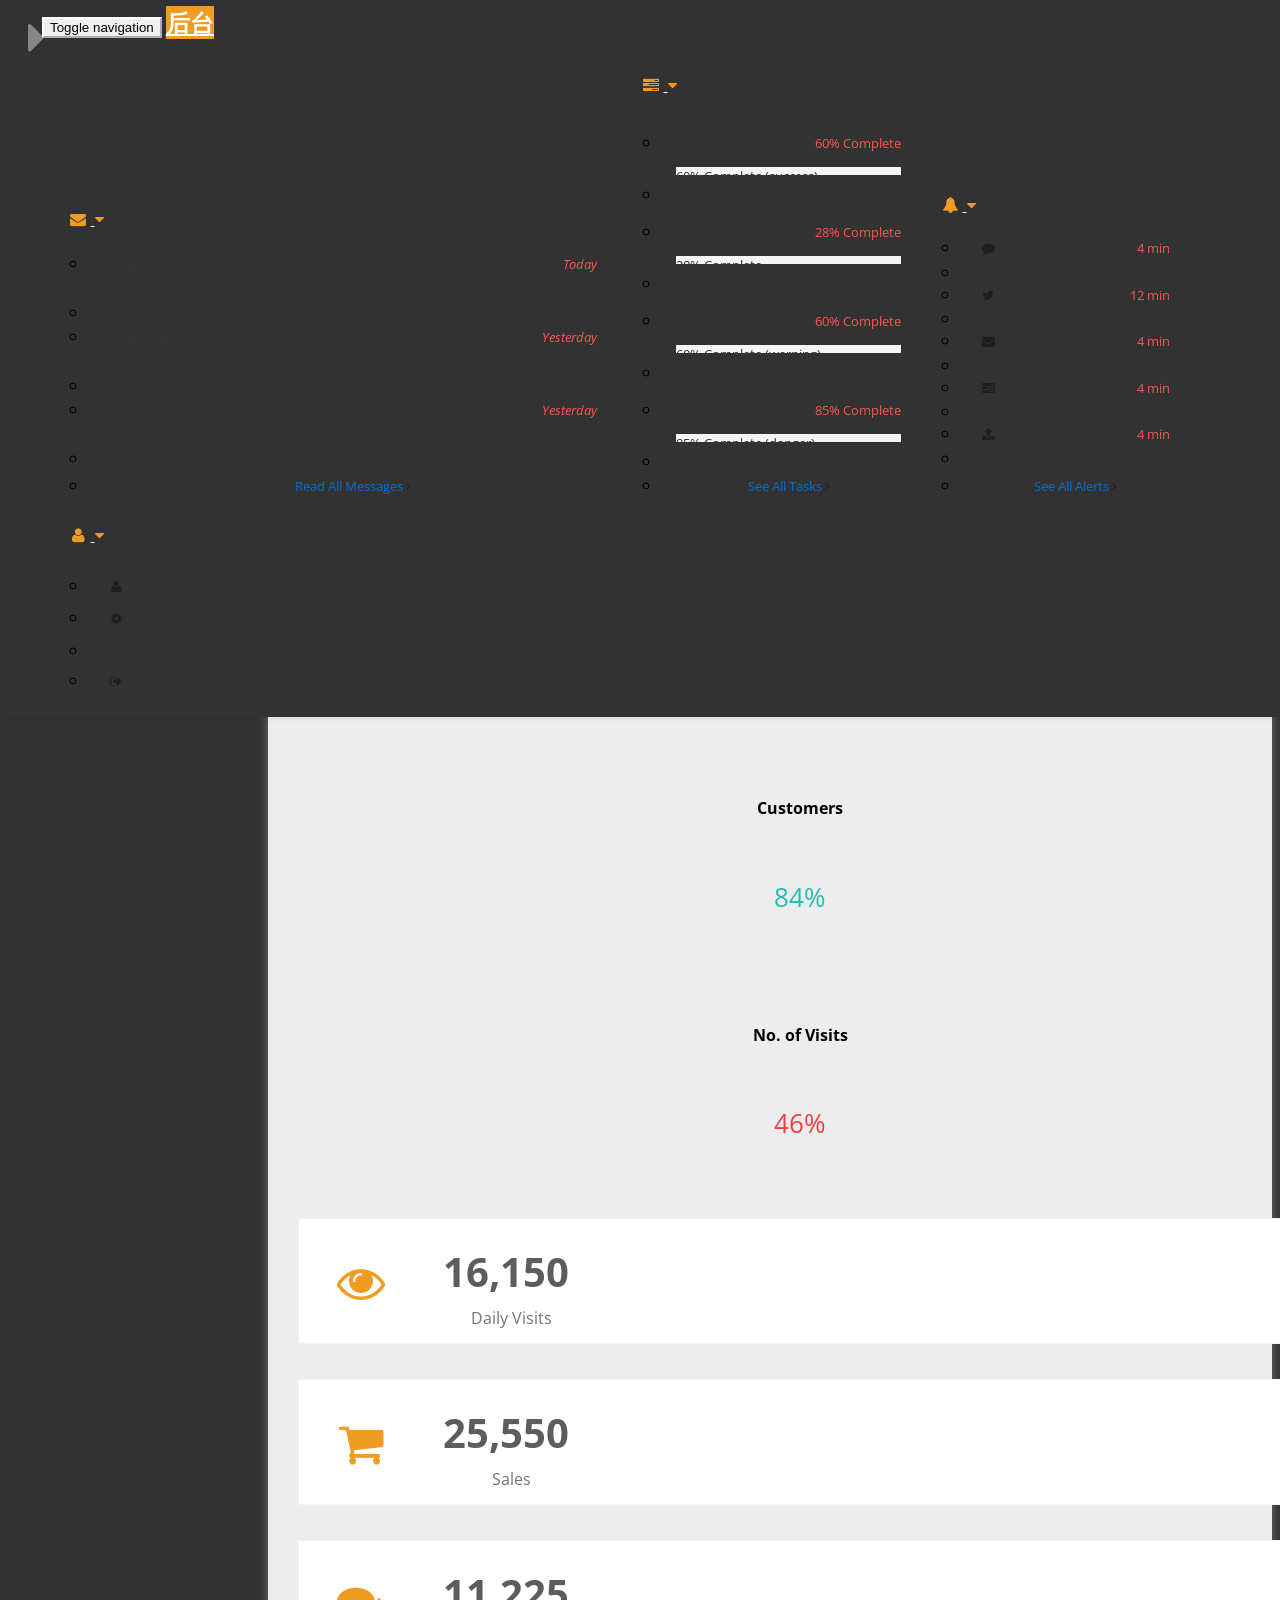
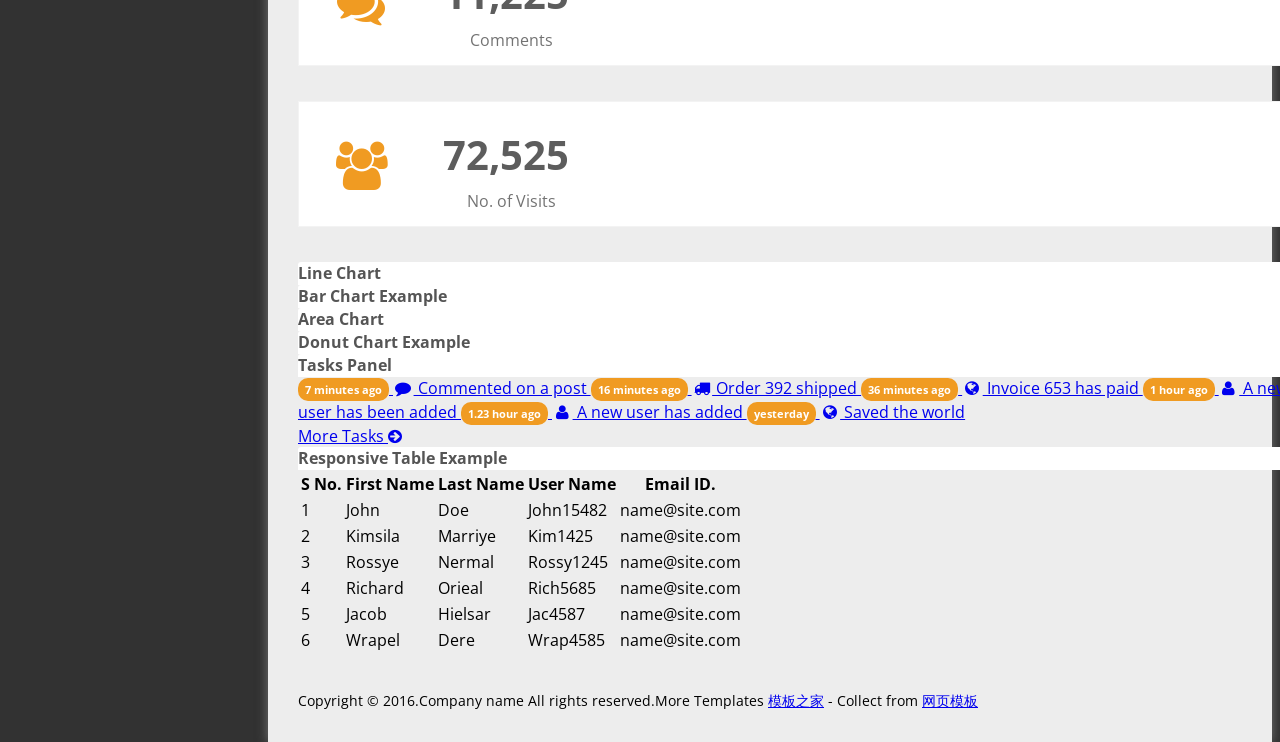
==== ycft/src/main/webapp/backstage/index.html @ f98de421 "提交后台模板，编辑器模板" ====
﻿<!DOCTYPE html>
<html xmlns="http://www.w3.org/1999/xhtml">

<head>
    <meta charset="utf-8" />
    <meta name="viewport" content="width=device-width, initial-scale=1.0" />
    <title>cssmoban</title>
    <!-- Bootstrap Styles-->
    <link href="assets/css/bootstrap.css" rel="stylesheet" />
    <!-- FontAwesome Styles-->
    <link href="assets/css/font-awesome.css" rel="stylesheet" />
    <!-- Morris Chart Styles-->
    <link href="assets/js/morris/morris-0.4.3.min.css" rel="stylesheet" />
    <!-- Custom Styles-->
    <link href="assets/css/custom-styles.css" rel="stylesheet" />
    <!-- Google Fonts-->
    <link href='https://fonts.googleapis.com/css?family=Open+Sans' rel='stylesheet' type='text/css' />
    <link rel="stylesheet" href="assets/js/Lightweight-Chart/cssCharts.css"> 
</head>

<body>
    <div id="wrapper">
        <nav class="navbar navbar-default top-navbar" role="navigation">
            <div class="navbar-header">
                <button type="button" class="navbar-toggle" data-toggle="collapse" data-target=".sidebar-collapse">
                    <span class="sr-only">Toggle navigation</span>
                    <span class="icon-bar"></span>
                    <span class="icon-bar"></span>
                    <span class="icon-bar"></span>
                </button>
                <a class="navbar-brand" href="index.html"><strong>后台</strong></a>
				
		<div id="sideNav" href=""><i class="fa fa-caret-right"></i></div>
            </div>

            <ul class="nav navbar-top-links navbar-right">
                <li class="dropdown">
                    <a class="dropdown-toggle" data-toggle="dropdown" href="#" aria-expanded="false">
                        <i class="fa fa-envelope fa-fw"></i> <i class="fa fa-caret-down"></i>
                    </a>
                    <ul class="dropdown-menu dropdown-messages">
                        <li>
                            <a href="#">
                                <div>
                                    <strong>John Doe</strong>
                                    <span class="pull-right text-muted">
                                        <em>Today</em>
                                    </span>
                                </div>
                                <div>Lorem Ipsum has been the industry's standard dummy text ever since the 1500s...</div>
                            </a>
                        </li>
                        <li class="divider"></li>
                        <li>
                            <a href="#">
                                <div>
                                    <strong>John Smith</strong>
                                    <span class="pull-right text-muted">
                                        <em>Yesterday</em>
                                    </span>
                                </div>
                                <div>Lorem Ipsum has been the industry's standard dummy text ever since an kwilnw...</div>
                            </a>
                        </li>
                        <li class="divider"></li>
                        <li>
                            <a href="#">
                                <div>
                                    <strong>John Smith</strong>
                                    <span class="pull-right text-muted">
                                        <em>Yesterday</em>
                                    </span>
                                </div>
                                <div>Lorem Ipsum has been the industry's standard dummy text ever since the...</div>
                            </a>
                        </li>
                        <li class="divider"></li>
                        <li>
                            <a class="text-center" href="#">
                                <strong>Read All Messages</strong>
                                <i class="fa fa-angle-right"></i>
                            </a>
                        </li>
                    </ul>
                    <!-- /.dropdown-messages -->
                </li>
                <!-- /.dropdown -->
                <li class="dropdown">
                    <a class="dropdown-toggle" data-toggle="dropdown" href="#" aria-expanded="false">
                        <i class="fa fa-tasks fa-fw"></i> <i class="fa fa-caret-down"></i>
                    </a>
                    <ul class="dropdown-menu dropdown-tasks">
                        <li>
                            <a href="#">
                                <div>
                                    <p>
                                        <strong>Task 1</strong>
                                        <span class="pull-right text-muted">60% Complete</span>
                                    </p>
                                    <div class="progress progress-striped active">
                                        <div class="progress-bar progress-bar-success" role="progressbar" aria-valuenow="60" aria-valuemin="0" aria-valuemax="100" style="width: 60%">
                                            <span class="sr-only">60% Complete (success)</span>
                                        </div>
                                    </div>
                                </div>
                            </a>
                        </li>
                        <li class="divider"></li>
                        <li>
                            <a href="#">
                                <div>
                                    <p>
                                        <strong>Task 2</strong>
                                        <span class="pull-right text-muted">28% Complete</span>
                                    </p>
                                    <div class="progress progress-striped active">
                                        <div class="progress-bar progress-bar-info" role="progressbar" aria-valuenow="28" aria-valuemin="0" aria-valuemax="100" style="width: 28%">
                                            <span class="sr-only">28% Complete</span>
                                        </div>
                                    </div>
                                </div>
                            </a>
                        </li>
                        <li class="divider"></li>
                        <li>
                            <a href="#">
                                <div>
                                    <p>
                                        <strong>Task 3</strong>
                                        <span class="pull-right text-muted">60% Complete</span>
                                    </p>
                                    <div class="progress progress-striped active">
                                        <div class="progress-bar progress-bar-warning" role="progressbar" aria-valuenow="60" aria-valuemin="0" aria-valuemax="100" style="width: 60%">
                                            <span class="sr-only">60% Complete (warning)</span>
                                        </div>
                                    </div>
                                </div>
                            </a>
                        </li>
                        <li class="divider"></li>
                        <li>
                            <a href="#">
                                <div>
                                    <p>
                                        <strong>Task 4</strong>
                                        <span class="pull-right text-muted">85% Complete</span>
                                    </p>
                                    <div class="progress progress-striped active">
                                        <div class="progress-bar progress-bar-danger" role="progressbar" aria-valuenow="85" aria-valuemin="0" aria-valuemax="100" style="width: 85%">
                                            <span class="sr-only">85% Complete (danger)</span>
                                        </div>
                                    </div>
                                </div>
                            </a>
                        </li>
                        <li class="divider"></li>
                        <li>
                            <a class="text-center" href="#">
                                <strong>See All Tasks</strong>
                                <i class="fa fa-angle-right"></i>
                            </a>
                        </li>
                    </ul>
                    <!-- /.dropdown-tasks -->
                </li>
                <!-- /.dropdown -->
                <li class="dropdown">
                    <a class="dropdown-toggle" data-toggle="dropdown" href="#" aria-expanded="false">
                        <i class="fa fa-bell fa-fw"></i> <i class="fa fa-caret-down"></i>
                    </a>
                    <ul class="dropdown-menu dropdown-alerts">
                        <li>
                            <a href="#">
                                <div>
                                    <i class="fa fa-comment fa-fw"></i> New Comment
                                    <span class="pull-right text-muted small">4 min</span>
                                </div>
                            </a>
                        </li>
                        <li class="divider"></li>
                        <li>
                            <a href="#">
                                <div>
                                    <i class="fa fa-twitter fa-fw"></i> 3 New Followers
                                    <span class="pull-right text-muted small">12 min</span>
                                </div>
                            </a>
                        </li>
                        <li class="divider"></li>
                        <li>
                            <a href="#">
                                <div>
                                    <i class="fa fa-envelope fa-fw"></i> Message Sent
                                    <span class="pull-right text-muted small">4 min</span>
                                </div>
                            </a>
                        </li>
                        <li class="divider"></li>
                        <li>
                            <a href="#">
                                <div>
                                    <i class="fa fa-tasks fa-fw"></i> New Task
                                    <span class="pull-right text-muted small">4 min</span>
                                </div>
                            </a>
                        </li>
                        <li class="divider"></li>
                        <li>
                            <a href="#">
                                <div>
                                    <i class="fa fa-upload fa-fw"></i> Server Rebooted
                                    <span class="pull-right text-muted small">4 min</span>
                                </div>
                            </a>
                        </li>
                        <li class="divider"></li>
                        <li>
                            <a class="text-center" href="#">
                                <strong>See All Alerts</strong>
                                <i class="fa fa-angle-right"></i>
                            </a>
                        </li>
                    </ul>
                    <!-- /.dropdown-alerts -->
                </li>
                <!-- /.dropdown -->
                <li class="dropdown">
                    <a class="dropdown-toggle" data-toggle="dropdown" href="#" aria-expanded="false">
                        <i class="fa fa-user fa-fw"></i> <i class="fa fa-caret-down"></i>
                    </a>
                    <ul class="dropdown-menu dropdown-user">
                        <li><a href="#"><i class="fa fa-user fa-fw"></i> User Profile</a>
                        </li>
                        <li><a href="#"><i class="fa fa-gear fa-fw"></i> Settings</a>
                        </li>
                        <li class="divider"></li>
                        <li><a href="#"><i class="fa fa-sign-out fa-fw"></i> Logout</a>
                        </li>
                    </ul>
                    <!-- /.dropdown-user -->
                </li>
                <!-- /.dropdown -->
            </ul>
        </nav>
        <!--/. NAV TOP  -->
        <nav class="navbar-default navbar-side" role="navigation">
            <div class="sidebar-collapse">
                <ul class="nav" id="main-menu">

                    <li>
                        <a class="active-menu" href="index.html"><i class="fa fa-dashboard"></i> Dashboard</a>
                    </li>
                    <li>
                        <a href="ui-elements.html"><i class="fa fa-desktop"></i> UI Elements</a>
                    </li>
					<li>
                        <a href="chart.html"><i class="fa fa-bar-chart-o"></i> Charts</a>
                    </li>
                    <li>
                        <a href="tab-panel.html"><i class="fa fa-qrcode"></i> Tabs & Panels</a>
                    </li>
                    
                    <li>
                        <a href="table.html"><i class="fa fa-table"></i> Responsive Tables</a>
                    </li>
                    <li>
                        <a href="form.html"><i class="fa fa-edit"></i> Forms </a>
                    </li>


                    <li>
                        <a href="#"><i class="fa fa-sitemap"></i> Multi-Level Dropdown<span class="fa arrow"></span></a>
                        <ul class="nav nav-second-level">
                            <li>
                                <a href="#">Second Level Link</a>
                            </li>
                            <li>
                                <a href="#">Second Level Link</a>
                            </li>
                            <li>
                                <a href="#">Second Level Link<span class="fa arrow"></span></a>
                                <ul class="nav nav-third-level">
                                    <li>
                                        <a href="#">Third Level Link</a>
                                    </li>
                                    <li>
                                        <a href="#">Third Level Link</a>
                                    </li>
                                    <li>
                                        <a href="#">Third Level Link</a>
                                    </li>

                                </ul>

                            </li>
                        </ul>
                    </li>
                    <li>
                        <a href="empty.html"><i class="fa fa-fw fa-file"></i> Empty Page</a>
                    </li>
                </ul>

            </div>

        </nav>
        <!-- /. NAV SIDE  -->
      
		<div id="page-wrapper">
		  <div class="header"> 
                        <h1 class="page-header">
                            Dashboard <small>Welcome John Doe</small>
                        </h1>
						<ol class="breadcrumb">
					  <li><a href="#">Home</a></li>
					  <li><a href="#">Dashboard</a></li>
					  <li class="active">Data</li>
					</ol> 
									
		</div>
            <div id="page-inner">

                <!-- /. ROW  -->
	
		<div class="row">
			<div class="col-xs-6 col-md-3">
				<div class="panel panel-default">
					<div class="panel-body easypiechart-panel">
						<h4>Profit</h4>
						<div class="easypiechart" id="easypiechart-blue" data-percent="82" ><span class="percent">82%</span>
						</div>
					</div>
				</div>
			</div>
			<div class="col-xs-6 col-md-3">
				<div class="panel panel-default">
					<div class="panel-body easypiechart-panel">
						<h4>Sales</h4>
						<div class="easypiechart" id="easypiechart-orange" data-percent="55" ><span class="percent">55%</span>
						</div>
					</div>
				</div>
			</div>
			<div class="col-xs-6 col-md-3">
				<div class="panel panel-default">
					<div class="panel-body easypiechart-panel">
						<h4>Customers</h4>
						<div class="easypiechart" id="easypiechart-teal" data-percent="84" ><span class="percent">84%</span>
						</div>
					</div>
				</div>
			</div>
			<div class="col-xs-6 col-md-3">
				<div class="panel panel-default">
					<div class="panel-body easypiechart-panel">
						<h4>No. of Visits</h4>
						<div class="easypiechart" id="easypiechart-red" data-percent="46" ><span class="percent">46%</span>
						</div>
					</div>
				</div>
			</div>
		</div><!--/.row-->
			
		
                <div class="row">
                    <div class="col-md-3 col-sm-12 col-xs-12">
                        <div class="panel panel-primary text-center no-boder blue">
                            <div class="panel-left pull-left blue">
                                <i class="fa fa-eye fa-5x"></i>
                                
                            </div>
                            <div class="panel-right">
								<h3>16,150</h3>
                               <strong> Daily Visits</strong>
                            </div>
                        </div>
                    </div>
                    <div class="col-md-3 col-sm-12 col-xs-12">
                        <div class="panel panel-primary text-center no-boder blue">
                              <div class="panel-left pull-left blue">
                                <i class="fa fa-shopping-cart fa-5x"></i>
								</div>
                                
                            <div class="panel-right">
							<h3>25,550 </h3>
                               <strong> Sales</strong>

                            </div>
                        </div>
                    </div>
                    <div class="col-md-3 col-sm-12 col-xs-12">
                        <div class="panel panel-primary text-center no-boder blue">
                            <div class="panel-left pull-left blue">
                                <i class="fa fa fa-comments fa-5x"></i>
                               
                            </div>
                            <div class="panel-right">
							 <h3>11,225 </h3>
                               <strong> Comments </strong>

                            </div>
                        </div>
                    </div>
                    <div class="col-md-3 col-sm-12 col-xs-12">
                        <div class="panel panel-primary text-center no-boder blue">
                            <div class="panel-left pull-left blue">
                                <i class="fa fa-users fa-5x"></i>
                                
                            </div>
                            <div class="panel-right">
							<h3>72,525 </h3>
                             <strong>No. of Visits</strong>

                            </div>
                        </div>
                    </div>
                </div>
				
				<div class="row">
				<div class="col-md-5">
						<div class="panel panel-default">
						<div class="panel-heading">
							Line Chart
						</div>
						<div class="panel-body">
							<div id="morris-line-chart"></div>
						</div>						
					</div>   
					</div>		
					
						<div class="col-md-7">
					<div class="panel panel-default">
					<div class="panel-heading">
                                Bar Chart Example
                            </div>
                            <div class="panel-body">
                                <div id="morris-bar-chart"></div>
                            </div>
						
					</div>  
					</div>
					
				</div> 
			 
				
				
                <div class="row">
                    <div class="col-md-9 col-sm-12 col-xs-12">
                        <div class="panel panel-default">                            
							<div class="panel-heading">
							Area Chart
						</div>
						<div class="panel-body">
							<div id="morris-area-chart"></div>
						</div>
                        </div>
                    </div>
                    <div class="col-md-3 col-sm-12 col-xs-12">
                        <div class="panel panel-default">
                            <div class="panel-heading">
                                Donut Chart Example
                            </div>
                            <div class="panel-body">
                                <div id="morris-donut-chart"></div>
                            </div>
                        </div>
                    </div>

                </div>
				<div class="row">
				<div class="col-md-12">
				
					</div>		
				</div> 	
                <!-- /. ROW  -->

	   
				
				
				
                <div class="row">
                    <div class="col-md-4 col-sm-12 col-xs-12">
                        <div class="panel panel-default">
                            <div class="panel-heading">
                                Tasks Panel
                            </div>
                            <div class="panel-body">
                                <div class="list-group">

                                    <a href="#" class="list-group-item">
                                        <span class="badge">7 minutes ago</span>
                                        <i class="fa fa-fw fa-comment"></i> Commented on a post
                                    </a>
                                    <a href="#" class="list-group-item">
                                        <span class="badge">16 minutes ago</span>
                                        <i class="fa fa-fw fa-truck"></i> Order 392 shipped
                                    </a>
                                    <a href="#" class="list-group-item">
                                        <span class="badge">36 minutes ago</span>
                                        <i class="fa fa-fw fa-globe"></i> Invoice 653 has paid
                                    </a>
                                    <a href="#" class="list-group-item">
                                        <span class="badge">1 hour ago</span>
                                        <i class="fa fa-fw fa-user"></i> A new user has been added
                                    </a>
                                    <a href="#" class="list-group-item">
                                        <span class="badge">1.23 hour ago</span>
                                        <i class="fa fa-fw fa-user"></i> A new user has added
                                    </a>
                                    <a href="#" class="list-group-item">
                                        <span class="badge">yesterday</span>
                                        <i class="fa fa-fw fa-globe"></i> Saved the world
                                    </a>
                                </div>
                                <div class="text-right">
                                    <a href="#">More Tasks <i class="fa fa-arrow-circle-right"></i></a>
                                </div>
                            </div>
                        </div>

                    </div>
                    <div class="col-md-8 col-sm-12 col-xs-12">

                        <div class="panel panel-default">
                            <div class="panel-heading">
                                Responsive Table Example
                            </div> 
                            <div class="panel-body">
                                <div class="table-responsive">
                                    <table class="table table-striped table-bordered table-hover">
                                        <thead>
                                            <tr>
                                                <th>S No.</th>
                                                <th>First Name</th>
                                                <th>Last Name</th>
                                                <th>User Name</th>
                                                <th>Email ID.</th>
                                            </tr>
                                        </thead>
                                        <tbody>
                                            <tr>
                                                <td>1</td>
                                                <td>John</td>
                                                <td>Doe</td>
                                                <td>John15482</td>
                                                <td>name@site.com</td>
                                            </tr>
                                            <tr>
                                                <td>2</td>
                                                <td>Kimsila</td>
                                                <td>Marriye</td>
                                                <td>Kim1425</td>
                                                <td>name@site.com</td>
                                            </tr>
                                            <tr>
                                                <td>3</td>
                                                <td>Rossye</td>
                                                <td>Nermal</td>
                                                <td>Rossy1245</td>
                                                <td>name@site.com</td>
                                            </tr>
                                            <tr>
                                                <td>4</td>
                                                <td>Richard</td>
                                                <td>Orieal</td>
                                                <td>Rich5685</td>
                                                <td>name@site.com</td>
                                            </tr>
                                            <tr>
                                                <td>5</td>
                                                <td>Jacob</td>
                                                <td>Hielsar</td>
                                                <td>Jac4587</td>
                                                <td>name@site.com</td>
                                            </tr>
                                            <tr>
                                                <td>6</td>
                                                <td>Wrapel</td>
                                                <td>Dere</td>
                                                <td>Wrap4585</td>
                                                <td>name@site.com</td>
                                            </tr>

                                        </tbody>
                                    </table>
                                </div>
                            </div>
                        </div>

                    </div>
                </div>
                <!-- /. ROW  -->
			
		
				<footer><p>Copyright &copy; 2016.Company name All rights reserved.More Templates <a href="http://www.cssmoban.com/" target="_blank" title="模板之家">模板之家</a> - Collect from <a href="http://www.cssmoban.com/" title="网页模板" target="_blank">网页模板</a></p>
				
        
				</footer>
            </div>
            <!-- /. PAGE INNER  -->
        </div>
        <!-- /. PAGE WRAPPER  -->
    </div>
    <!-- /. WRAPPER  -->
    <!-- JS Scripts-->
    <!-- jQuery Js -->
    <script src="assets/js/jquery-1.10.2.js"></script>
    <!-- Bootstrap Js -->
    <script src="assets/js/bootstrap.min.js"></script>
	 
    <!-- Metis Menu Js -->
    <script src="assets/js/jquery.metisMenu.js"></script>
    <!-- Morris Chart Js -->
    <script src="assets/js/morris/raphael-2.1.0.min.js"></script>
    <script src="assets/js/morris/morris.js"></script>
	
	
	<script src="assets/js/easypiechart.js"></script>
	<script src="assets/js/easypiechart-data.js"></script>
	
	 <script src="assets/js/Lightweight-Chart/jquery.chart.js"></script>
	
    <!-- Custom Js -->
    <script src="assets/js/custom-scripts.js"></script>

      <script>
    
      </script>

</body>

</html>
---- ycft/src/main/webapp/backstage/assets/js/morris/morris-0.4.3.min.css ----
.morris-hover{position:absolute;z-index:1000;}.morris-hover.morris-default-style{border-radius:10px;padding:6px;color:#666;background:rgba(255, 255, 255, 0.8);border:solid 2px rgba(230, 230, 230, 0.8);font-family:sans-serif;font-size:12px;text-align:center;}.morris-hover.morris-default-style .morris-hover-row-label{font-weight:bold;margin:0.25em 0;}
.morris-hover.morris-default-style .morris-hover-point{white-space:nowrap;margin:0.1em 0;}
---- ycft/src/main/webapp/backstage/assets/css/custom-styles.css ----
/*----------------------------------------------
    COMMON  STYLES    
------------------------------------------------*/
body {
    font-family: 'Open Sans', sans-serif;
    background: #323232;
}

 #wrapper {
    width: 100%;
}

#page-wrapper {
    padding: 15px 15px;
    min-height: 600px;
    background: #EDEDED;
}
#page-inner {
    width:100%;
    margin:10px 20px 10px 0px;
    background-color:transparent;
    padding: 15px 30px;
    min-height:1200px;
}
.header .container-fluid{
padding:0;
}
.text-center {
    text-align:center;
}
.no-boder {
    border:1px solid #f3f3f3;
}

h1, .h1, h2, .h2, h3, .h3 {
margin-top: 7px;
margin-bottom: -5px;
}
h2 {
    color: #000;
}
h4 {
    padding-top:10px;
}
.square-btn-adjust {
    border: 0px solid transparent; 
   -webkit-border-radius: 0px;
-moz-border-radius: 0px;
border-radius: 0px;

}
p {
    font-size:16px;
    line-height:25px;
    padding-top:20px;
}
.navbar-side {
    z-index: 0; 
}
.panel{
border-radius:0px;
}
.navbar-side .nav > li > a > i{
color: #FFFFFF;
padding: 8px;
width: 30px;
text-align: center;
}
.top-navbar{
position: fixed;
  width: 100%;
  z-index: 300;
    -webkit-box-shadow: 0 3px 3px rgba(0, 0, 0, 0.05);
  -moz-box-shadow: 0 3px 3px rgba(0, 0, 0, 0.05);
  box-shadow: 0 3px 3px rgba(0, 0, 0, 0.05);
}
.navbar-side {
  z-index: 1;
  position: fixed;
  width: 260px;
  top: 80px;
}
#page-wrapper {
  position: relative;
  top: 55px;
  box-shadow: 0 0 10px #757575;
  -moz-box-shadow: 0 0 10px #757575;
  -webkit-box-shadow: 0 0 10px #757575;
}
.top-navbar .nav > li > a:hover, .top-navbar .nav > li > a:focus {
text-decoration: none;
background-color: #2497BA;
color: #fff;
}
.nav .open > a, .nav .open > a:hover, .nav .open > a:focus {
background-color: #075CB3;
border-color: #075CB3;
}
.breadcrumb {
padding: 12px 10px 12px 20px;
margin-bottom: 20px;
list-style: none;

border-radius: 0;
-webkit-box-shadow: 0 1px 1px rgba(0,0,0,.05);    box-shadow: 0 1px 1px rgba(0,0,0,.05);background: #fff;}
.dropdown-menu>li>a {
  display: block;
  padding: 3px 20px;
  clear: both;
  font-weight: 400;
  line-height: 1.42857143;
  color: #333;
  white-space: nowrap;
  font-size: 13px;
}
.dropdown-menu>li>a i {
  color: #1F1F1F;
}
.text-muted {
  color: #FB5651;
}
.badge {
  display: inline-block;
  min-width: 10px;
  padding: 4px 7px;
  font-size: 11px;
  font-weight: 700;
  color: #fff;
  text-align: center;
  white-space: nowrap;
  vertical-align: baseline;
  background-color: #F09B22;
  border-radius: 10px;
}
.closed{
	-ms-transform: rotate(180deg); /* IE 9 */
    -webkit-transform: rotate(180deg); /* Chrome, Safari, Opera */
    transform: rotate(180deg);	
}
.closed i{color:#F09B22;
}
/*----------------------------------------------
   DASHBOARD STYLES    
------------------------------------------------*/
.page-header {
padding-bottom: 9px;
margin: 0;
border-bottom: 1px solid transparent;
text-align: left;background-color: rgb(237, 237, 237);padding: 32px 22px 32px 15px;color: #323232;}
.panel-left{  
width: 100px;
height: 100px;background: #0866C6;/* border: 2px solid #4590DA; */
/* border-radius: 100%; */
overflow: hidden;

margin: 12px;}
.panel-left .fa-5x {
font-size: 3em;color: rgb(240, 155, 34);
padding: 29px 0;
margin-bottom:30px;}
.panel-right{  
height: 124px;
background: transparent;
margin-bottom: 0;color: #AFAFAF;

float: left;text-align: left;padding-left: 20px;font-size: 16px;text-shadow: none;font-weight: normal;text-align: center;}
.panel-right h3{  
font-size: 40px;
padding: 18px 10px 13px 0;color: #5D5D5D;}
.panel-right strong{
	font-weight:normal;
	color: #737373;
}
.panel-back {
    background-color:#fff;

}
.panel-default {
  border-color: #ECECEC;
}
.panel-default > .panel-heading {color: #555;
border-color: #FFF;
font-weight:bold;background: #FFFFFF;
font-size: 16px;
text-shadow: none;}
.panel-heading {
  /* padding: 15px 15px 0px; */
  border-bottom: 1px solid transparent;
  border-top-left-radius: 3px;
  border-top-right-radius: 3px;
}
.jumbotron{
padding:20px;
}
.jumbotron p {
    margin-bottom: 15px;
    font-size: 15px;
    font-weight: 200;
}
.jumbotron, .well{
background:#fff;
}
   .noti-box {
min-height: 100px;
padding: 20px;
}

    .noti-box .icon-box {
display: block;
float: left;
margin: 0 15px 10px 0;
width: 70px;
height: 70px;
line-height: 75px;
vertical-align: middle;
text-align: center;
font-size: 40px;
}
.text-box p{
    margin: 0 0 3px;
}
.main-text {
    font-size: 25px;
    font-weight:600;
}
.set-icon {
-webkit-border-radius: 50px;
-moz-border-radius: 50px;
border-radius: 50px;

}
.panel-primary{
display:inline-block;
margin-bottom: 30px;
width:100%;
}
.green {
/* background-color: #1CC09F; */
color: #fff;
}
 .blue {background-color: #FFFFFF;color: #002A4C;}
  .red {
background-color: #FB6E51;
color:#fff;
}
  .brown {
background-color: #F5B252;
color:#fff;
} 
 .back-footer-red {
background-color: #F0433D;
color:#fff;
border-top: 0px solid #fff;
}
 
 .icon-box-right {
display: block;
float: right;
margin: 0 15px 10px 0;
width: 70px;
height: 70px;
line-height: 75px;
vertical-align: middle;
text-align: center;
font-size: 40px;
}

 .main-temp-back {
background: #8702A8;
color: #FFFFFF;
font-size: 16px;
font-weight: 300;
text-align: center;
}
 .main-temp-back .text-temp {
font-size: 40px;
}
.back-dash {
    padding:20px;
    font-size:20px;
    font-weight:500;
  -webkit-border-radius: 0px;
-moz-border-radius: 0px;
border-radius: 0px;
background-color:#2EA7EB;
color:#fff;
}
    .back-dash p {
        padding-top:16px;
        font-size:13px;
        color:#fff;
        line-height:25px;
        text-align:justify;
    }

     .color-bottom-txt {
   color: #000;
font-size: 16px;
line-height: 30px;
}
     /*CHAT PANEL*/
/*Charts*/

.main-chart {
	background: #fff;
}

.easypiechart-panel {
	text-align: center;
	padding: 1px 0;
	margin-bottom: 20px;
}

.placeholder h2 {
	margin-bottom: 0px;
}

.donut {
	width: 100%;
}

.easypiechart {
	position: relative;
	text-align: center;
	width: 120px;
	height: 120px;
	margin: 20px auto 10px auto;
}

.easypiechart .percent {
	display: block;
	position: absolute;
	font-size: 26px;
	top: 38px;
	width: 120px;
}

#easypiechart-blue .percent { color: #30a5ff;}
#easypiechart-teal .percent { color: #1ebfae;}
#easypiechart-orange .percent { color: #ffb53e;}
#easypiechart-red .percent { color: #ef4040;}

	 
 .chat-panel .panel-body {
height: 450px;
overflow-y: scroll;
}
 .chat-box {
margin: 0;
padding: 0;
list-style: none;
}
 .chat-box li {
margin-bottom: 15px;
padding-bottom: 5px;
border-bottom: 1px dotted #808080;
}
 .chat-box li.left .chat-body {
margin-left: 90px;
}
 .chat-box li .chat-body p {
margin: 0;
color: #8d8888;
}
.chat-img>img {
    margin-left:20px;
}
footer p{
font-size: 14px;
}
/*----------------------------------------------
    MENU STYLES    
------------------------------------------------*/
div#sideNav:hover {
    color: #F09B22;
}
.user-image {
    margin: 25px auto;
-webkit-border-radius: 10px;
-moz-border-radius: 10px;
border-radius: 10px;
max-height:170px;
max-width:170px;
}
.top-navbar{
margin:0px;
}
.top-navbar .navbar-brand {
color: #fff;
width: 260px;
text-align: left;
height: 60px;
font-size: 24px;
font-weight: 700;
/* text-transform: uppercase; */
line-height: 30px;background: #F09B22;}
.navbar-brand b{
color: #4BD28C;
}
.top-navbar .nav > li {
position: relative;
display: inline-block;
margin: 0px;
padding: 0px;
}
.top-navbar .nav > li > a {
position: relative;
display: block;
padding: 20px;color: #FFFFFF;
margin: 0px;}
.top-navbar .nav > li > a:hover, .top-navbar .nav > li > a:focus {
text-decoration: none;
color: #319DB5 !important;
background: transparent;
}
.top-navbar .dropdown-menu{
min-width: 230px;
border-radius: 0 0 4px 4px;
border: 0;}
.top-navbar .dropdown-menu > li > a:hover, .top-navbar .dropdown-menu > li > a:focus{
color: #225081;
background:none;
}
.dropdown-tasks{
width: 255px;
}
.dropdown-tasks .progress {
height: 8px;
margin-bottom: 8px;
overflow: hidden;
background-color: #f5f5f5;
border-radius: 0px;
}
.dropdown-tasks > li > a { 
padding: 0px 15px;
}
.dropdown-tasks p {
font-size: 13px;
line-height: 21px;
padding-top: 4px;
}
.active-menu, .active-menu i {
    background-color: #1B1B1B !important;
    color: #F09B22 !important;
}
.active-menu i{color: #F09B22 !important;}
.arrow {
    float: right;
    margin-top: 8px;
}

.fa.arrow:before {
    content: "\f104";
}

.active > a > .fa.arrow:before {
    content: "\f107";
}


.nav-second-level li,
.nav-third-level li {
    border-bottom: none !important;
}

.nav-second-level li a {
    padding-left: 37px;
}

.nav-third-level li a {
    padding-left: 55px;
}
.sidebar-collapse , .sidebar-collapse .nav{
	background:none;
}
.sidebar-collapse .nav {
	padding:0;
}
.sidebar-collapse .nav > li > a {
	color: #FFFFFF;
	background:transparent;
	text-shadow:none;
}
.sidebar-collapse > .nav > li > a {
	padding: 12px 10px;
}
.sidebar-collapse > .nav > li {
	border-bottom: 1px solid rgba(107, 108, 109, 0.19);
}
ul.nav.nav-second-level.collapse.in {background: #131212;}
.sidebar-collapse .nav > li > a:hover,
.sidebar-collapse .nav > li > a:focus {
	 
	outline:0;
}
 
.navbar-side {
	border:none;
	background: #323232;
}
.top-navbar {
	background: #323232;
	border-bottom:none;
}
.top-navbar .nav > li > a > i {
margin-right: 2px;
}
.top-navbar .navbar-brand:hover { 
color: #FFFFFF;background-color: #FFB53E;}
.dropdown-user li {
margin: 8px 0;
}
.navbar-default {
border:0px solid black;
     
}
.navbar-header {
    background: transparent;
}
.navbar-default .navbar-toggle:hover, .navbar-default .navbar-toggle:focus {
background-color: #283643;
}
.navbar-default .navbar-toggle {
border-color: #fff;
}

.navbar-default .navbar-toggle .icon-bar {
background-color: #FFF;
}
.nav > li > a > i {
    margin-right:10px;
    color: rgb(240, 155, 34);
}
.dropdown-menu>li>a>strong {
  color: #0866C6;
  padding: 5px 0;
  display: inline-block;
  font-weight: 500;
}
#sideNav{
    float: left;
    left: 0;
    z-index: 3;
    color: #868686;
    cursor:pointer;
    border-radius: 0;
    width: 14px;
    font-size: 48px;
    line-height: 0;
    margin: 7px 0 0 20px;
}
ul.dropdown-menu.dropdown-messages li a div {
  padding: 2px 0;
}
/*----------------------------------------------
    UI ELEMENTS STYLES     
------------------------------------------------*/
.btn-circle {
width: 50px;
height: 50px;
padding: 6px 0;
 -webkit-border-radius: 25px;
-moz-border-radius: 25px;
border-radius: 25px;
text-align: center;
font-size: 12px;
line-height: 1.428571429;
}

/*----------------------------------------------
    MEDIA QUERIES     
------------------------------------------------*/
 
 @media(min-width:768px) {
     #page-wrapper{
               margin: 0 0 0 260px;
               padding: 0;
               min-height: 1200px;
    }
	
	
    .navbar-side {
        width: 260px;
        z-index: 1;
    }

   .navbar {
 border-radius: 0px; 
}
   
}
 @media(max-width:768px) {
	#sideNav{
	display:none;
} 
 #page-wrapper {
position: relative;
top: 93px;
 }
 }
 @media(max-width:480px) {
 #page-wrapper {
position: relative;
top: 93px;
 }
.page-header small {
display: block;
padding-top: 14px;
font-size: 19px;
}
#sideNav{
	display:none;
}
.panel-left {
  width: 85px;
  height: 85px; 
  border-radius: 100%;
  overflow: hidden;
  margin: 14px;
}
}
---- ycft/src/main/webapp/backstage/assets/js/Lightweight-Chart/cssCharts.css ----
/*
 * cssCharts v0.3.0
 * jquery plugin to create donut and bar charts with css
 * https://github.com/sultantarimo
 *
 * (c)2015 Sultan Tarimo - sultantarimo@me.com
 * Released under the MIT license
 */
.chart *, .chart{-moz-box-sizing:border-box;-webkit-box-sizing:border-box;box-sizing:border-box;margin:0;padding:0;}
.chart{
  width:auto;
  display:block;
  position:relative;
  font-family:sans-serif;
  font-size:14px;
  margin: 0 auto;
}

/* bar chart */

.chart.bar{height:200px;}
.bar-chart{
  display: table;
  table-layout: fixed;
  width: auto;
  height: 100%;
  margin: 0 auto;
  z-index:20;
  position:absolute;
  left:0px;
}

.bar-chart ul{
  margin-left: 34px;
  float: left;
  display: block;
  height:100%;
}

.bar-chart li{
  position: relative;
  display: table-cell;
  vertical-align: bottom;
  height: 100px;
}

.bar-chart span{
  margin: 0 6px;
  display: block;
  background: rgb(241,127,73);
  width: 34px;
  position:relative;

  -webkit-animation: drawBar 0.3s ease-in-out;
  -moz-animation: drawBar 0.3s ease-in-out;
  animation: drawBar 0.3s ease-in-out;

  -webkit-transition: all 100ms ease-in-out;
  -moz-transition: all 100ms ease-in-out;
  transition: all 100ms ease-in-out;
}

.bar-chart li:hover span{
  box-shadow:0 0 0 4px rgb(241,127,73);
  cursor:pointer;
}

.bar-chart li:nth-child(2n+1):hover span{
  box-shadow:0 0 0 4px #bd380f;
}

.bar-chart li:nth-child(2n+1) span{background-color:#bd380f;}
.bar-chart ul:last-of-type li:last-child span{margin-right:0px;}
.bar-chart ul:first-of-type li:first-child span{margin-left:0px;}
.bar-chart ul:last-of-type {margin-right: 0px;}
.bar-chart ul:first-of-type {margin-left: 0px;}
.bar-chart.left-bar ul:last-of-type {margin-right: 0px;}
.bar-chart.left-bar ul{margin-right: 34px;float:left;margin-left:0px;}

.bar-chart span:before {
  position: absolute;
  bottom: 100%;
  margin-bottom: 10px;
  display: block;
  text-align: center;
  content: attr(title);
  word-wrap: break-word;
  font-size: 12px;
  width: auto;

  left: 50%;

  -webkit-transform: translateX(-50%);
  -moz-transform: translateX(-50%);
  transform: translateX(-50%);
}

.bar-chart li span:before {
  -webkit-transition: all 100ms ease-in-out;
  -moz-transition: all 100ms ease-in-out;
  transition: all 100ms ease-in-out;
}

@-webkit-keyframes drawBar {0% {height: 0;}}
@-moz-keyframes drawBar {0% {height: 0;}}
@keyframes drawBar {0% {height: 0;}}

/* donut chart */

.chart.donut{
  width:200px;
  height:200px;
}

.donut-chart{
  width:100%;height:100%;
  position:relative;

  -webkit-border-radius:50%;
  -moz-border-radius:50%;
  border-radius:50%;
}

.donut-chart.fill{
  background:rgb(241,127,73);
}

.donut-chart:after{
  content:"";
  position: absolute;
  width: 86%;
  height: 86%;
  background: #FFF;
  left: 50%;
  top: 50%;
  z-index: 400;
  margin: 0 auto;
  pointer-events: none;

  -webkit-border-radius: 100%;
  -moz-border-radius: 100%;
  border-radius: 100%;

  -webkit-transform: translateX(-50%) translateY(-50%);
  -moz-transform: translateX(-50%) translateY(-50%);
  transform: translateX(-50%) translateY(-50%);
}

.donut-chart h2{
  text-align:center;
  position: absolute;
  line-height: 140%;
  width: 100%;
  margin-top:-30px;
  top:50%;
  z-index:500;
  pointer-events: none;

  font-size:26px;
  font-weight:400;
  color:rgb(0,0,0);
}

.donut-chart h2 span{
  display:block;
  width:100%;
  font-size:14px;
  color:rgb(142,143,143);
  margin-top:-10px;
}

.donut-chart .spinner{
  z-index: 200;
  border-right: none;

  -webkit-border-radius: 100% 0 0 100% / 50% 0 0 50%;
  -moz-border-radius: 100% 0 0 100% / 50% 0 0 50%;
  border-radius: 100% 0 0 100% / 50% 0 0 50%;

  -webkit-transform: rotate(0deg);
  -moz-transform: rotate(0deg);
  transform: rotate(0deg);

  -webkit-animation: rotateDonut 0.3s ease-in-out;
  -moz-animation: rotateDonut 0.3s ease-in-out;
  animation: rotateDonut 0.3s ease-in-out;

  -webkit-transition: all 160ms ease-in-out;
  -moz-transition: all 160ms ease-in-out;
  transition: all 160ms ease-in-out;
}

.spinner ~ .pie{
  pointer-events: none;
}

.donut-chart.fill .pie,
.pie-chart .pie{
  -webkit-box-shadow: 0 0 0 4px #bd380f;
  -moz-box-shadow: 0 0 0 4px #bd380f;
  box-shadow: 0 0 0 4px #bd380f;
}

@-webkit-keyframes rotateDonut {0% {transform: rotate(0deg);}}
@-moz-keyframes rotateDonut {0% {transform: rotate(0deg);}}
@keyframes rotateDonut {0% {transform: rotate(0deg);}}

.donut-chart .spinner.temp{display:none;}

.donut-chart .pie{
  width: 50%;
  height: 100%;
  position: absolute;
  background: #bd380f;

  -webkit-transform-origin: 100% 50%;
  -moz-transform-origin: 100% 50%;
  transform-origin: 100% 50%;
}

.donut-chart .mask{
  background:rgb(248,248,248);
  z-index: 400;
  margin-left: -1px;
}

.pie-chart:after{
  display:none;
}
.chart.donut .pie-chart h2,
.chart.donut .pie-chart h2 span{color:#FFF;}

/* pie chart */
.chart.pie svg{width:100%;height:100%;}

.chart.pie {
  width: 200px;
  height: 200px;
}

.chart.pie svg text{
  text-anchor: middle;
  fill:white;
  stroke-width:0;
  transform:translate(120,-80);
}
.chart.pie svg path:hover{
  stroke-width:10px;
}

.charts-tip{
  display:block;
  position: absolute;
  font-size: 16px;
  color: #FFF;
  background: rgba(0,0,0,0.8);
  pointer-events: none;
  font-family:sans-serif;
  padding:6px 12px;
  z-index:100;
  width:auto;

  -webkit-border-radius:4px;
  -moz-border-radius:4px;
  border-radius:4px;
}

.chart.pie .pie-legend{
  position:absolute;
  top:50%;
  right:0;
  margin-right:-30px;
  transform:translateX(100%) translateY(-50%);
}

.chart.pie .pie-legend li{
  display:block;
  margin-bottom:14px;
  clear:both;
}

.chart.pie .pie-legend li i{
  top:1px;
  position:relative;
  display:block;
  float:left;
  width:14px;
  height:14px;
  background:#DDD;
  margin-right:10px;

  box-shadow:inset 0 0 0 1px rgba(0,0,0,0.2);
}

.chart.pie .pie-legend li p{clear:both;display:inline;}

/* pie chart */

/* line chart */

.chart.line{width:auto;height:auto;margin:0 auto;position:relative;}
.chart .line-chart{
  min-width:100px;
  min-height:100px;
  width:100%;
  height:100%;
  margin:0px auto;
  display:block;
  position:relative;
  z-index:20;
}

/* line chart borders and grids */
.line-chart:after{
  content:"";
  display:block;
  position:absolute;
  left:0px;bottom:0px;
  height:1px;width:100%;
  background:rgb(238,238,238);
  padding-right:10px;
}

.chart .grid{
  width:100%;
  height:100%;
  position:absolute;
  left:0px;
  bottom:0px;
}
.chart hr{
  position:absolute;
  left:0px;
  bottom:0px;
  width:100%;
  height:1px;
  outline:none;
  border:none;
  background:rgb(238,238,238);
}

.chart hr:before{
  position:absolute;
  right:100%;
  top:0px;
  margin-right:20px;
  color:rgba(0,0,0,0.4);
  font-size:12px;
  content:attr(data-y);
  text-align:right;

  -webkit-transform:translateX(-50%) translateY(-50%);
  -moz-transform:translateX(-50%) translateY(-50%);
  transform:translateX(-50%) translateY(-50%);
}
/* line chart borders and grids */

/* line chart line */
.line-chart li{
  display:block;height:1px;
  float:left;position:relative;
  position:absolute;
}

/* line chart points tooltip */
.line-chart li a:hover:before,
.line-chart li a:hover:after{display:block;z-index:10;}
.line-chart li a:before{
  content:attr(data-y);
  cursor:pointer;
  display:none;
  position:absolute;
  font-size:14px;
  color:#FFF;
  bottom:100%;
  left:50%;
  margin-bottom:-4px;
  text-align:center;
  width:40px;
  background:rgba(0,0,0,0.8);
  padding:8px;
  z-index:40;

  -webkit-transform:translateX(-50%);
  -moz-transform:translateX(-50%);
  transform:translateX(-50%);

  -webkit-border-radius:3px;
  -moz-border-radius:3px;
  border-radius:3px;
}

.line-chart li a:after{
  z-index:50;
  content:"";
  width: 0;
  height: 0;
  display:none;
  position:absolute;
  bottom:100%;
  left:50%;
  margin-bottom:-16px;

  border:6px solid rgba(0,0,0,0);
  border-top: 6px solid rgba(0,0,0,0.8);

  -webkit-transform:translateX(-50%);
  -moz-transform:translateX(-50%);
  transform:translateX(-50%);
}

.line-chart li a{
  display:block;
  position:absolute;
  cursor:pointer;
  width:40px;
  height:40px;

  left:0px;
  top:0px;
  z-index:30;

  -webkit-transform:translateX(-50%) translateY(-50%);
  -moz-transform:translateX(-50%) translateY(-50%);
  transform:translateX(-50%) translateY(-50%);
}
/* line chart points tooltip */

/* line chart points */

.line-chart li span{
  display:block;height:1px;
  background:rgb(241,127,73);
  float:left;
  position:absolute;
}

.line-chart.no-points li span{
  display:none;
}

.line-chart li span:before{
  content:"";
  position:absolute;
  left:-4px;bottom:-4px;
  width:6px;height:6px;
  display:block;

  -webkt-border-radius:50%;
  -moz-border-radius:50%;
  border-radius:50%;
}

.line-chart li:hover span:before{
  -webkit-transform:scale(1.3);
  -moz-transform:scale(1.3);
  transform:scale(1.3);

  -webkit-transition: all 200ms ease-in-out;
  -moz-transition: all 200ms ease-in-out;
  transition: all 200ms ease-in-out;
}

.line-chart li span:before,
.line-chart li span:after{
  background:rgb(241,127,73);
  border:2px solid #bd380f;

  -webkit-box-shadow:0 0 0 4px #FFF;
  -moz-box-shadow:0 0 0 4px #FFF;
  box-shadow:0 0 0 4px #FFF;
}
/* line chart points */

/* line chart line */
.chart.line svg,
.chart.line > div{
  height: 100%;
  width: 100%;
  position:absolute;
  bottom:0px;
  left:0px;
  opacity:1;

  -webkit-animation: drawLine .3s ease-in-out;
    -moz-animation: drawLine .3s ease-in-out;
    animation: drawLine .3s ease-in-out;
}
.chart.line svg path{
  fill: rgba(241,127,73,0.0);
  stroke: rgb(241,127,73);
  stroke-width: 2px;
}

.chart.line.dotted svg path{
  /*if you want it dashed instead of filled*/
  stroke-dasharray: 3;
}

.chart.line .fill svg path{
  fill: rgba(241,127,73,0.1);
  stroke:none;
  stroke-width:0px;
}

/* line chart animation */
@-webkit-keyframes drawLine {0% {opacity: 0;}}
@-moz-keyframes drawLine {0% {opacity: 0;}}
@keyframes drawLine {0% {opacity: 0;}}

@-webkit-keyframes drawChart {0% {width: 0;}}
@-moz-keyframes drawChart {0% {width: 0;}}
@keyframes drawChart {0% {width: 0;}}
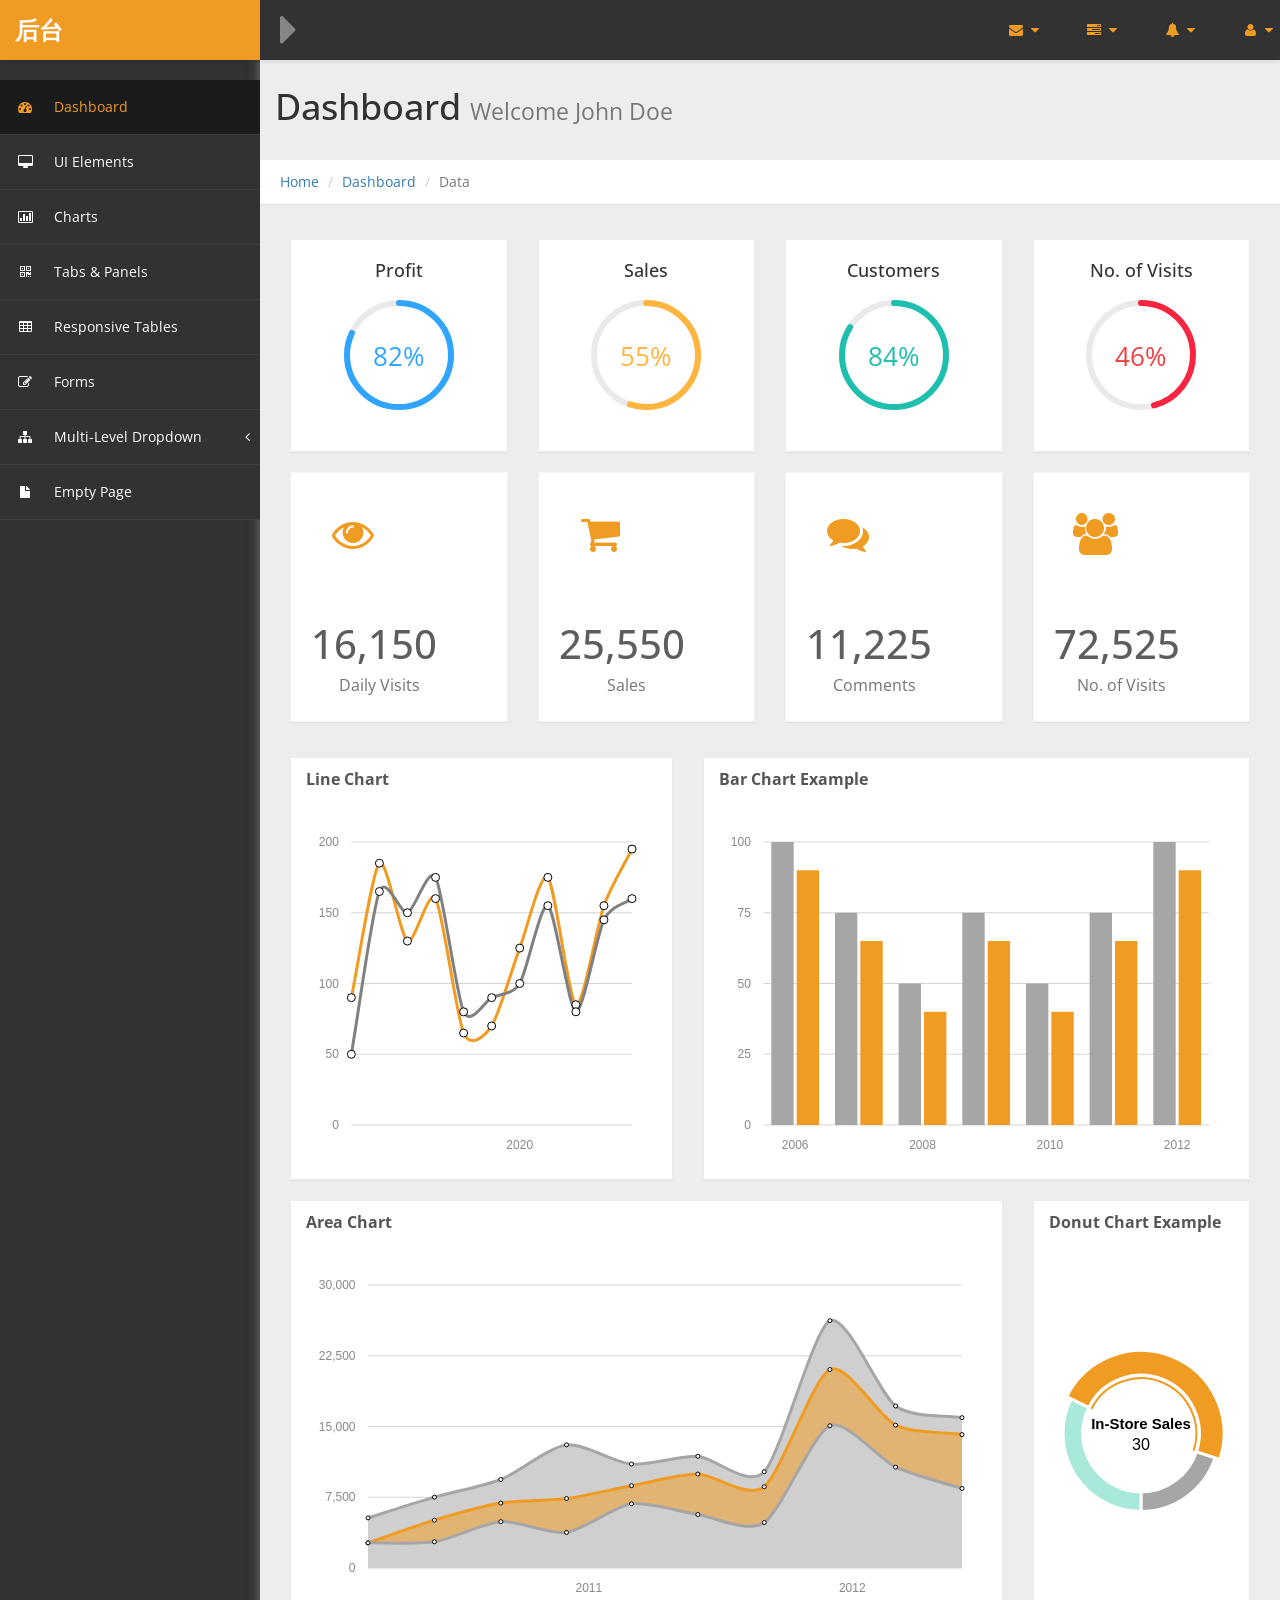
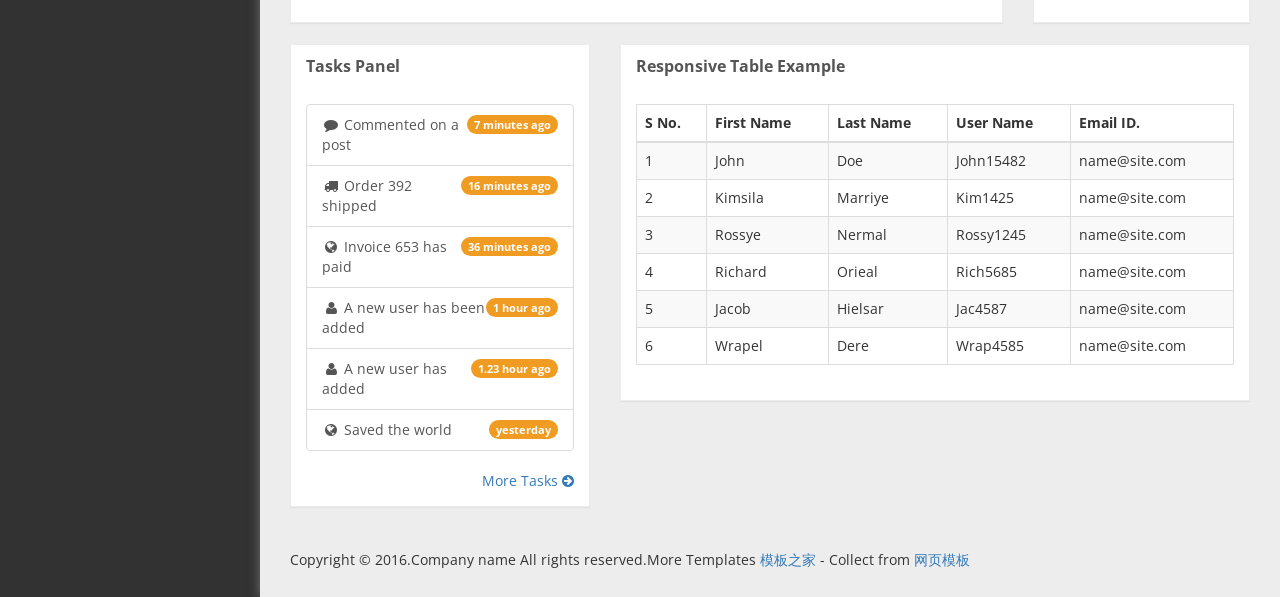
==== commit 78f4bae9: "更改了左侧菜单栏的加载" ====
--- a/ycft/src/main/webapp/backstage/index.html
+++ b/ycft/src/main/webapp/backstage/index.html
@@ -246,7 +246,6 @@
         <nav class="navbar-default navbar-side" role="navigation">
             <div class="sidebar-collapse">
                 <ul class="nav" id="main-menu">
-
                     <li>
                         <a class="active-menu" href="index.html"><i class="fa fa-dashboard"></i> Dashboard</a>
                     </li>
--- a/ycft/src/main/webapp/backstage/assets/js/Lightweight-Chart/cssCharts.css
+++ b/ycft/src/main/webapp/backstage/assets/js/Lightweight-Chart/cssCharts.css
@@ -1,513 +1,513 @@
-/*
- * cssCharts v0.3.0
- * jquery plugin to create donut and bar charts with css
- * https://github.com/sultantarimo
- *
- * (c)2015 Sultan Tarimo - sultantarimo@me.com
- * Released under the MIT license
- */
-.chart *, .chart{-moz-box-sizing:border-box;-webkit-box-sizing:border-box;box-sizing:border-box;margin:0;padding:0;}
-.chart{
-  width:auto;
-  display:block;
-  position:relative;
-  font-family:sans-serif;
-  font-size:14px;
-  margin: 0 auto;
-}
-
-/* bar chart */
-
-.chart.bar{height:200px;}
-.bar-chart{
-  display: table;
-  table-layout: fixed;
-  width: auto;
-  height: 100%;
-  margin: 0 auto;
-  z-index:20;
-  position:absolute;
-  left:0px;
-}
-
-.bar-chart ul{
-  margin-left: 34px;
-  float: left;
-  display: block;
-  height:100%;
-}
-
-.bar-chart li{
-  position: relative;
-  display: table-cell;
-  vertical-align: bottom;
-  height: 100px;
-}
-
-.bar-chart span{
-  margin: 0 6px;
-  display: block;
-  background: rgb(241,127,73);
-  width: 34px;
-  position:relative;
-
-  -webkit-animation: drawBar 0.3s ease-in-out;
-  -moz-animation: drawBar 0.3s ease-in-out;
-  animation: drawBar 0.3s ease-in-out;
-
-  -webkit-transition: all 100ms ease-in-out;
-  -moz-transition: all 100ms ease-in-out;
-  transition: all 100ms ease-in-out;
-}
-
-.bar-chart li:hover span{
-  box-shadow:0 0 0 4px rgb(241,127,73);
-  cursor:pointer;
-}
-
-.bar-chart li:nth-child(2n+1):hover span{
-  box-shadow:0 0 0 4px #bd380f;
-}
-
-.bar-chart li:nth-child(2n+1) span{background-color:#bd380f;}
-.bar-chart ul:last-of-type li:last-child span{margin-right:0px;}
-.bar-chart ul:first-of-type li:first-child span{margin-left:0px;}
-.bar-chart ul:last-of-type {margin-right: 0px;}
-.bar-chart ul:first-of-type {margin-left: 0px;}
-.bar-chart.left-bar ul:last-of-type {margin-right: 0px;}
-.bar-chart.left-bar ul{margin-right: 34px;float:left;margin-left:0px;}
-
-.bar-chart span:before {
-  position: absolute;
-  bottom: 100%;
-  margin-bottom: 10px;
-  display: block;
-  text-align: center;
-  content: attr(title);
-  word-wrap: break-word;
-  font-size: 12px;
-  width: auto;
-
-  left: 50%;
-
-  -webkit-transform: translateX(-50%);
-  -moz-transform: translateX(-50%);
-  transform: translateX(-50%);
-}
-
-.bar-chart li span:before {
-  -webkit-transition: all 100ms ease-in-out;
-  -moz-transition: all 100ms ease-in-out;
-  transition: all 100ms ease-in-out;
-}
-
-@-webkit-keyframes drawBar {0% {height: 0;}}
-@-moz-keyframes drawBar {0% {height: 0;}}
-@keyframes drawBar {0% {height: 0;}}
-
-/* donut chart */
-
-.chart.donut{
-  width:200px;
-  height:200px;
-}
-
-.donut-chart{
-  width:100%;height:100%;
-  position:relative;
-
-  -webkit-border-radius:50%;
-  -moz-border-radius:50%;
-  border-radius:50%;
-}
-
-.donut-chart.fill{
-  background:rgb(241,127,73);
-}
-
-.donut-chart:after{
-  content:"";
-  position: absolute;
-  width: 86%;
-  height: 86%;
-  background: #FFF;
-  left: 50%;
-  top: 50%;
-  z-index: 400;
-  margin: 0 auto;
-  pointer-events: none;
-
-  -webkit-border-radius: 100%;
-  -moz-border-radius: 100%;
-  border-radius: 100%;
-
-  -webkit-transform: translateX(-50%) translateY(-50%);
-  -moz-transform: translateX(-50%) translateY(-50%);
-  transform: translateX(-50%) translateY(-50%);
-}
-
-.donut-chart h2{
-  text-align:center;
-  position: absolute;
-  line-height: 140%;
-  width: 100%;
-  margin-top:-30px;
-  top:50%;
-  z-index:500;
-  pointer-events: none;
-
-  font-size:26px;
-  font-weight:400;
-  color:rgb(0,0,0);
-}
-
-.donut-chart h2 span{
-  display:block;
-  width:100%;
-  font-size:14px;
-  color:rgb(142,143,143);
-  margin-top:-10px;
-}
-
-.donut-chart .spinner{
-  z-index: 200;
-  border-right: none;
-
-  -webkit-border-radius: 100% 0 0 100% / 50% 0 0 50%;
-  -moz-border-radius: 100% 0 0 100% / 50% 0 0 50%;
-  border-radius: 100% 0 0 100% / 50% 0 0 50%;
-
-  -webkit-transform: rotate(0deg);
-  -moz-transform: rotate(0deg);
-  transform: rotate(0deg);
-
-  -webkit-animation: rotateDonut 0.3s ease-in-out;
-  -moz-animation: rotateDonut 0.3s ease-in-out;
-  animation: rotateDonut 0.3s ease-in-out;
-
-  -webkit-transition: all 160ms ease-in-out;
-  -moz-transition: all 160ms ease-in-out;
-  transition: all 160ms ease-in-out;
-}
-
-.spinner ~ .pie{
-  pointer-events: none;
-}
-
-.donut-chart.fill .pie,
-.pie-chart .pie{
-  -webkit-box-shadow: 0 0 0 4px #bd380f;
-  -moz-box-shadow: 0 0 0 4px #bd380f;
-  box-shadow: 0 0 0 4px #bd380f;
-}
-
-@-webkit-keyframes rotateDonut {0% {transform: rotate(0deg);}}
-@-moz-keyframes rotateDonut {0% {transform: rotate(0deg);}}
-@keyframes rotateDonut {0% {transform: rotate(0deg);}}
-
-.donut-chart .spinner.temp{display:none;}
-
-.donut-chart .pie{
-  width: 50%;
-  height: 100%;
-  position: absolute;
-  background: #bd380f;
-
-  -webkit-transform-origin: 100% 50%;
-  -moz-transform-origin: 100% 50%;
-  transform-origin: 100% 50%;
-}
-
-.donut-chart .mask{
-  background:rgb(248,248,248);
-  z-index: 400;
-  margin-left: -1px;
-}
-
-.pie-chart:after{
-  display:none;
-}
-.chart.donut .pie-chart h2,
-.chart.donut .pie-chart h2 span{color:#FFF;}
-
-/* pie chart */
-.chart.pie svg{width:100%;height:100%;}
-
-.chart.pie {
-  width: 200px;
-  height: 200px;
-}
-
-.chart.pie svg text{
-  text-anchor: middle;
-  fill:white;
-  stroke-width:0;
-  transform:translate(120,-80);
-}
-.chart.pie svg path:hover{
-  stroke-width:10px;
-}
-
-.charts-tip{
-  display:block;
-  position: absolute;
-  font-size: 16px;
-  color: #FFF;
-  background: rgba(0,0,0,0.8);
-  pointer-events: none;
-  font-family:sans-serif;
-  padding:6px 12px;
-  z-index:100;
-  width:auto;
-
-  -webkit-border-radius:4px;
-  -moz-border-radius:4px;
-  border-radius:4px;
-}
-
-.chart.pie .pie-legend{
-  position:absolute;
-  top:50%;
-  right:0;
-  margin-right:-30px;
-  transform:translateX(100%) translateY(-50%);
-}
-
-.chart.pie .pie-legend li{
-  display:block;
-  margin-bottom:14px;
-  clear:both;
-}
-
-.chart.pie .pie-legend li i{
-  top:1px;
-  position:relative;
-  display:block;
-  float:left;
-  width:14px;
-  height:14px;
-  background:#DDD;
-  margin-right:10px;
-
-  box-shadow:inset 0 0 0 1px rgba(0,0,0,0.2);
-}
-
-.chart.pie .pie-legend li p{clear:both;display:inline;}
-
-/* pie chart */
-
-/* line chart */
-
-.chart.line{width:auto;height:auto;margin:0 auto;position:relative;}
-.chart .line-chart{
-  min-width:100px;
-  min-height:100px;
-  width:100%;
-  height:100%;
-  margin:0px auto;
-  display:block;
-  position:relative;
-  z-index:20;
-}
-
-/* line chart borders and grids */
-.line-chart:after{
-  content:"";
-  display:block;
-  position:absolute;
-  left:0px;bottom:0px;
-  height:1px;width:100%;
-  background:rgb(238,238,238);
-  padding-right:10px;
-}
-
-.chart .grid{
-  width:100%;
-  height:100%;
-  position:absolute;
-  left:0px;
-  bottom:0px;
-}
-.chart hr{
-  position:absolute;
-  left:0px;
-  bottom:0px;
-  width:100%;
-  height:1px;
-  outline:none;
-  border:none;
-  background:rgb(238,238,238);
-}
-
-.chart hr:before{
-  position:absolute;
-  right:100%;
-  top:0px;
-  margin-right:20px;
-  color:rgba(0,0,0,0.4);
-  font-size:12px;
-  content:attr(data-y);
-  text-align:right;
-
-  -webkit-transform:translateX(-50%) translateY(-50%);
-  -moz-transform:translateX(-50%) translateY(-50%);
-  transform:translateX(-50%) translateY(-50%);
-}
-/* line chart borders and grids */
-
-/* line chart line */
-.line-chart li{
-  display:block;height:1px;
-  float:left;position:relative;
-  position:absolute;
-}
-
-/* line chart points tooltip */
-.line-chart li a:hover:before,
-.line-chart li a:hover:after{display:block;z-index:10;}
-.line-chart li a:before{
-  content:attr(data-y);
-  cursor:pointer;
-  display:none;
-  position:absolute;
-  font-size:14px;
-  color:#FFF;
-  bottom:100%;
-  left:50%;
-  margin-bottom:-4px;
-  text-align:center;
-  width:40px;
-  background:rgba(0,0,0,0.8);
-  padding:8px;
-  z-index:40;
-
-  -webkit-transform:translateX(-50%);
-  -moz-transform:translateX(-50%);
-  transform:translateX(-50%);
-
-  -webkit-border-radius:3px;
-  -moz-border-radius:3px;
-  border-radius:3px;
-}
-
-.line-chart li a:after{
-  z-index:50;
-  content:"";
-  width: 0;
-  height: 0;
-  display:none;
-  position:absolute;
-  bottom:100%;
-  left:50%;
-  margin-bottom:-16px;
-
-  border:6px solid rgba(0,0,0,0);
-  border-top: 6px solid rgba(0,0,0,0.8);
-
-  -webkit-transform:translateX(-50%);
-  -moz-transform:translateX(-50%);
-  transform:translateX(-50%);
-}
-
-.line-chart li a{
-  display:block;
-  position:absolute;
-  cursor:pointer;
-  width:40px;
-  height:40px;
-
-  left:0px;
-  top:0px;
-  z-index:30;
-
-  -webkit-transform:translateX(-50%) translateY(-50%);
-  -moz-transform:translateX(-50%) translateY(-50%);
-  transform:translateX(-50%) translateY(-50%);
-}
-/* line chart points tooltip */
-
-/* line chart points */
-
-.line-chart li span{
-  display:block;height:1px;
-  background:rgb(241,127,73);
-  float:left;
-  position:absolute;
-}
-
-.line-chart.no-points li span{
-  display:none;
-}
-
-.line-chart li span:before{
-  content:"";
-  position:absolute;
-  left:-4px;bottom:-4px;
-  width:6px;height:6px;
-  display:block;
-
-  -webkt-border-radius:50%;
-  -moz-border-radius:50%;
-  border-radius:50%;
-}
-
-.line-chart li:hover span:before{
-  -webkit-transform:scale(1.3);
-  -moz-transform:scale(1.3);
-  transform:scale(1.3);
-
-  -webkit-transition: all 200ms ease-in-out;
-  -moz-transition: all 200ms ease-in-out;
-  transition: all 200ms ease-in-out;
-}
-
-.line-chart li span:before,
-.line-chart li span:after{
-  background:rgb(241,127,73);
-  border:2px solid #bd380f;
-
-  -webkit-box-shadow:0 0 0 4px #FFF;
-  -moz-box-shadow:0 0 0 4px #FFF;
-  box-shadow:0 0 0 4px #FFF;
-}
-/* line chart points */
-
-/* line chart line */
-.chart.line svg,
-.chart.line > div{
-  height: 100%;
-  width: 100%;
-  position:absolute;
-  bottom:0px;
-  left:0px;
-  opacity:1;
-
-  -webkit-animation: drawLine .3s ease-in-out;
-    -moz-animation: drawLine .3s ease-in-out;
-    animation: drawLine .3s ease-in-out;
-}
-.chart.line svg path{
-  fill: rgba(241,127,73,0.0);
-  stroke: rgb(241,127,73);
-  stroke-width: 2px;
-}
-
-.chart.line.dotted svg path{
-  /*if you want it dashed instead of filled*/
-  stroke-dasharray: 3;
-}
-
-.chart.line .fill svg path{
-  fill: rgba(241,127,73,0.1);
-  stroke:none;
-  stroke-width:0px;
-}
-
-/* line chart animation */
-@-webkit-keyframes drawLine {0% {opacity: 0;}}
-@-moz-keyframes drawLine {0% {opacity: 0;}}
-@keyframes drawLine {0% {opacity: 0;}}
-
-@-webkit-keyframes drawChart {0% {width: 0;}}
-@-moz-keyframes drawChart {0% {width: 0;}}
+/*
+ * cssCharts v0.3.0
+ * jquery plugin to create donut and bar charts with css
+ * https://github.com/sultantarimo
+ *
+ * (c)2015 Sultan Tarimo - sultantarimo@me.com
+ * Released under the MIT license
+ */
+.chart *, .chart{-moz-box-sizing:border-box;-webkit-box-sizing:border-box;box-sizing:border-box;margin:0;padding:0;}
+.chart{
+  width:auto;
+  display:block;
+  position:relative;
+  font-family:sans-serif;
+  font-size:14px;
+  margin: 0 auto;
+}
+
+/* bar chart */
+
+.chart.bar{height:200px;}
+.bar-chart{
+  display: table;
+  table-layout: fixed;
+  width: auto;
+  height: 100%;
+  margin: 0 auto;
+  z-index:20;
+  position:absolute;
+  left:0px;
+}
+
+.bar-chart ul{
+  margin-left: 34px;
+  float: left;
+  display: block;
+  height:100%;
+}
+
+.bar-chart li{
+  position: relative;
+  display: table-cell;
+  vertical-align: bottom;
+  height: 100px;
+}
+
+.bar-chart span{
+  margin: 0 6px;
+  display: block;
+  background: rgb(241,127,73);
+  width: 34px;
+  position:relative;
+
+  -webkit-animation: drawBar 0.3s ease-in-out;
+  -moz-animation: drawBar 0.3s ease-in-out;
+  animation: drawBar 0.3s ease-in-out;
+
+  -webkit-transition: all 100ms ease-in-out;
+  -moz-transition: all 100ms ease-in-out;
+  transition: all 100ms ease-in-out;
+}
+
+.bar-chart li:hover span{
+  box-shadow:0 0 0 4px rgb(241,127,73);
+  cursor:pointer;
+}
+
+.bar-chart li:nth-child(2n+1):hover span{
+  box-shadow:0 0 0 4px #bd380f;
+}
+
+.bar-chart li:nth-child(2n+1) span{background-color:#bd380f;}
+.bar-chart ul:last-of-type li:last-child span{margin-right:0px;}
+.bar-chart ul:first-of-type li:first-child span{margin-left:0px;}
+.bar-chart ul:last-of-type {margin-right: 0px;}
+.bar-chart ul:first-of-type {margin-left: 0px;}
+.bar-chart.left-bar ul:last-of-type {margin-right: 0px;}
+.bar-chart.left-bar ul{margin-right: 34px;float:left;margin-left:0px;}
+
+.bar-chart span:before {
+  position: absolute;
+  bottom: 100%;
+  margin-bottom: 10px;
+  display: block;
+  text-align: center;
+  content: attr(title);
+  word-wrap: break-word;
+  font-size: 12px;
+  width: auto;
+
+  left: 50%;
+
+  -webkit-transform: translateX(-50%);
+  -moz-transform: translateX(-50%);
+  transform: translateX(-50%);
+}
+
+.bar-chart li span:before {
+  -webkit-transition: all 100ms ease-in-out;
+  -moz-transition: all 100ms ease-in-out;
+  transition: all 100ms ease-in-out;
+}
+
+@-webkit-keyframes drawBar {0% {height: 0;}}
+@-moz-keyframes drawBar {0% {height: 0;}}
+@keyframes drawBar {0% {height: 0;}}
+
+/* donut chart */
+
+.chart.donut{
+  width:200px;
+  height:200px;
+}
+
+.donut-chart{
+  width:100%;height:100%;
+  position:relative;
+
+  -webkit-border-radius:50%;
+  -moz-border-radius:50%;
+  border-radius:50%;
+}
+
+.donut-chart.fill{
+  background:rgb(241,127,73);
+}
+
+.donut-chart:after{
+  content:"";
+  position: absolute;
+  width: 86%;
+  height: 86%;
+  background: #FFF;
+  left: 50%;
+  top: 50%;
+  z-index: 400;
+  margin: 0 auto;
+  pointer-events: none;
+
+  -webkit-border-radius: 100%;
+  -moz-border-radius: 100%;
+  border-radius: 100%;
+
+  -webkit-transform: translateX(-50%) translateY(-50%);
+  -moz-transform: translateX(-50%) translateY(-50%);
+  transform: translateX(-50%) translateY(-50%);
+}
+
+.donut-chart h2{
+  text-align:center;
+  position: absolute;
+  line-height: 140%;
+  width: 100%;
+  margin-top:-30px;
+  top:50%;
+  z-index:500;
+  pointer-events: none;
+
+  font-size:26px;
+  font-weight:400;
+  color:rgb(0,0,0);
+}
+
+.donut-chart h2 span{
+  display:block;
+  width:100%;
+  font-size:14px;
+  color:rgb(142,143,143);
+  margin-top:-10px;
+}
+
+.donut-chart .spinner{
+  z-index: 200;
+  border-right: none;
+
+  -webkit-border-radius: 100% 0 0 100% / 50% 0 0 50%;
+  -moz-border-radius: 100% 0 0 100% / 50% 0 0 50%;
+  border-radius: 100% 0 0 100% / 50% 0 0 50%;
+
+  -webkit-transform: rotate(0deg);
+  -moz-transform: rotate(0deg);
+  transform: rotate(0deg);
+
+  -webkit-animation: rotateDonut 0.3s ease-in-out;
+  -moz-animation: rotateDonut 0.3s ease-in-out;
+  animation: rotateDonut 0.3s ease-in-out;
+
+  -webkit-transition: all 160ms ease-in-out;
+  -moz-transition: all 160ms ease-in-out;
+  transition: all 160ms ease-in-out;
+}
+
+.spinner ~ .pie{
+  pointer-events: none;
+}
+
+.donut-chart.fill .pie,
+.pie-chart .pie{
+  -webkit-box-shadow: 0 0 0 4px #bd380f;
+  -moz-box-shadow: 0 0 0 4px #bd380f;
+  box-shadow: 0 0 0 4px #bd380f;
+}
+
+@-webkit-keyframes rotateDonut {0% {transform: rotate(0deg);}}
+@-moz-keyframes rotateDonut {0% {transform: rotate(0deg);}}
+@keyframes rotateDonut {0% {transform: rotate(0deg);}}
+
+.donut-chart .spinner.temp{display:none;}
+
+.donut-chart .pie{
+  width: 50%;
+  height: 100%;
+  position: absolute;
+  background: #bd380f;
+
+  -webkit-transform-origin: 100% 50%;
+  -moz-transform-origin: 100% 50%;
+  transform-origin: 100% 50%;
+}
+
+.donut-chart .mask{
+  background:rgb(248,248,248);
+  z-index: 400;
+  margin-left: -1px;
+}
+
+.pie-chart:after{
+  display:none;
+}
+.chart.donut .pie-chart h2,
+.chart.donut .pie-chart h2 span{color:#FFF;}
+
+/* pie chart */
+.chart.pie svg{width:100%;height:100%;}
+
+.chart.pie {
+  width: 200px;
+  height: 200px;
+}
+
+.chart.pie svg text{
+  text-anchor: middle;
+  fill:white;
+  stroke-width:0;
+  transform:translate(120,-80);
+}
+.chart.pie svg path:hover{
+  stroke-width:10px;
+}
+
+.charts-tip{
+  display:block;
+  position: absolute;
+  font-size: 16px;
+  color: #FFF;
+  background: rgba(0,0,0,0.8);
+  pointer-events: none;
+  font-family:sans-serif;
+  padding:6px 12px;
+  z-index:100;
+  width:auto;
+
+  -webkit-border-radius:4px;
+  -moz-border-radius:4px;
+  border-radius:4px;
+}
+
+.chart.pie .pie-legend{
+  position:absolute;
+  top:50%;
+  right:0;
+  margin-right:-30px;
+  transform:translateX(100%) translateY(-50%);
+}
+
+.chart.pie .pie-legend li{
+  display:block;
+  margin-bottom:14px;
+  clear:both;
+}
+
+.chart.pie .pie-legend li i{
+  top:1px;
+  position:relative;
+  display:block;
+  float:left;
+  width:14px;
+  height:14px;
+  background:#DDD;
+  margin-right:10px;
+
+  box-shadow:inset 0 0 0 1px rgba(0,0,0,0.2);
+}
+
+.chart.pie .pie-legend li p{clear:both;display:inline;}
+
+/* pie chart */
+
+/* line chart */
+
+.chart.line{width:auto;height:auto;margin:0 auto;position:relative;}
+.chart .line-chart{
+  min-width:100px;
+  min-height:100px;
+  width:100%;
+  height:100%;
+  margin:0px auto;
+  display:block;
+  position:relative;
+  z-index:20;
+}
+
+/* line chart borders and grids */
+.line-chart:after{
+  content:"";
+  display:block;
+  position:absolute;
+  left:0px;bottom:0px;
+  height:1px;width:100%;
+  background:rgb(238,238,238);
+  padding-right:10px;
+}
+
+.chart .grid{
+  width:100%;
+  height:100%;
+  position:absolute;
+  left:0px;
+  bottom:0px;
+}
+.chart hr{
+  position:absolute;
+  left:0px;
+  bottom:0px;
+  width:100%;
+  height:1px;
+  outline:none;
+  border:none;
+  background:rgb(238,238,238);
+}
+
+.chart hr:before{
+  position:absolute;
+  right:100%;
+  top:0px;
+  margin-right:20px;
+  color:rgba(0,0,0,0.4);
+  font-size:12px;
+  content:attr(data-y);
+  text-align:right;
+
+  -webkit-transform:translateX(-50%) translateY(-50%);
+  -moz-transform:translateX(-50%) translateY(-50%);
+  transform:translateX(-50%) translateY(-50%);
+}
+/* line chart borders and grids */
+
+/* line chart line */
+.line-chart li{
+  display:block;height:1px;
+  float:left;position:relative;
+  position:absolute;
+}
+
+/* line chart points tooltip */
+.line-chart li a:hover:before,
+.line-chart li a:hover:after{display:block;z-index:10;}
+.line-chart li a:before{
+  content:attr(data-y);
+  cursor:pointer;
+  display:none;
+  position:absolute;
+  font-size:14px;
+  color:#FFF;
+  bottom:100%;
+  left:50%;
+  margin-bottom:-4px;
+  text-align:center;
+  width:40px;
+  background:rgba(0,0,0,0.8);
+  padding:8px;
+  z-index:40;
+
+  -webkit-transform:translateX(-50%);
+  -moz-transform:translateX(-50%);
+  transform:translateX(-50%);
+
+  -webkit-border-radius:3px;
+  -moz-border-radius:3px;
+  border-radius:3px;
+}
+
+.line-chart li a:after{
+  z-index:50;
+  content:"";
+  width: 0;
+  height: 0;
+  display:none;
+  position:absolute;
+  bottom:100%;
+  left:50%;
+  margin-bottom:-16px;
+
+  border:6px solid rgba(0,0,0,0);
+  border-top: 6px solid rgba(0,0,0,0.8);
+
+  -webkit-transform:translateX(-50%);
+  -moz-transform:translateX(-50%);
+  transform:translateX(-50%);
+}
+
+.line-chart li a{
+  display:block;
+  position:absolute;
+  cursor:pointer;
+  width:40px;
+  height:40px;
+
+  left:0px;
+  top:0px;
+  z-index:30;
+
+  -webkit-transform:translateX(-50%) translateY(-50%);
+  -moz-transform:translateX(-50%) translateY(-50%);
+  transform:translateX(-50%) translateY(-50%);
+}
+/* line chart points tooltip */
+
+/* line chart points */
+
+.line-chart li span{
+  display:block;height:1px;
+  background:rgb(241,127,73);
+  float:left;
+  position:absolute;
+}
+
+.line-chart.no-points li span{
+  display:none;
+}
+
+.line-chart li span:before{
+  content:"";
+  position:absolute;
+  left:-4px;bottom:-4px;
+  width:6px;height:6px;
+  display:block;
+
+  -webkt-border-radius:50%;
+  -moz-border-radius:50%;
+  border-radius:50%;
+}
+
+.line-chart li:hover span:before{
+  -webkit-transform:scale(1.3);
+  -moz-transform:scale(1.3);
+  transform:scale(1.3);
+
+  -webkit-transition: all 200ms ease-in-out;
+  -moz-transition: all 200ms ease-in-out;
+  transition: all 200ms ease-in-out;
+}
+
+.line-chart li span:before,
+.line-chart li span:after{
+  background:rgb(241,127,73);
+  border:2px solid #bd380f;
+
+  -webkit-box-shadow:0 0 0 4px #FFF;
+  -moz-box-shadow:0 0 0 4px #FFF;
+  box-shadow:0 0 0 4px #FFF;
+}
+/* line chart points */
+
+/* line chart line */
+.chart.line svg,
+.chart.line > div{
+  height: 100%;
+  width: 100%;
+  position:absolute;
+  bottom:0px;
+  left:0px;
+  opacity:1;
+
+  -webkit-animation: drawLine .3s ease-in-out;
+    -moz-animation: drawLine .3s ease-in-out;
+    animation: drawLine .3s ease-in-out;
+}
+.chart.line svg path{
+  fill: rgba(241,127,73,0.0);
+  stroke: rgb(241,127,73);
+  stroke-width: 2px;
+}
+
+.chart.line.dotted svg path{
+  /*if you want it dashed instead of filled*/
+  stroke-dasharray: 3;
+}
+
+.chart.line .fill svg path{
+  fill: rgba(241,127,73,0.1);
+  stroke:none;
+  stroke-width:0px;
+}
+
+/* line chart animation */
+@-webkit-keyframes drawLine {0% {opacity: 0;}}
+@-moz-keyframes drawLine {0% {opacity: 0;}}
+@keyframes drawLine {0% {opacity: 0;}}
+
+@-webkit-keyframes drawChart {0% {width: 0;}}
+@-moz-keyframes drawChart {0% {width: 0;}}
 @keyframes drawChart {0% {width: 0;}}
